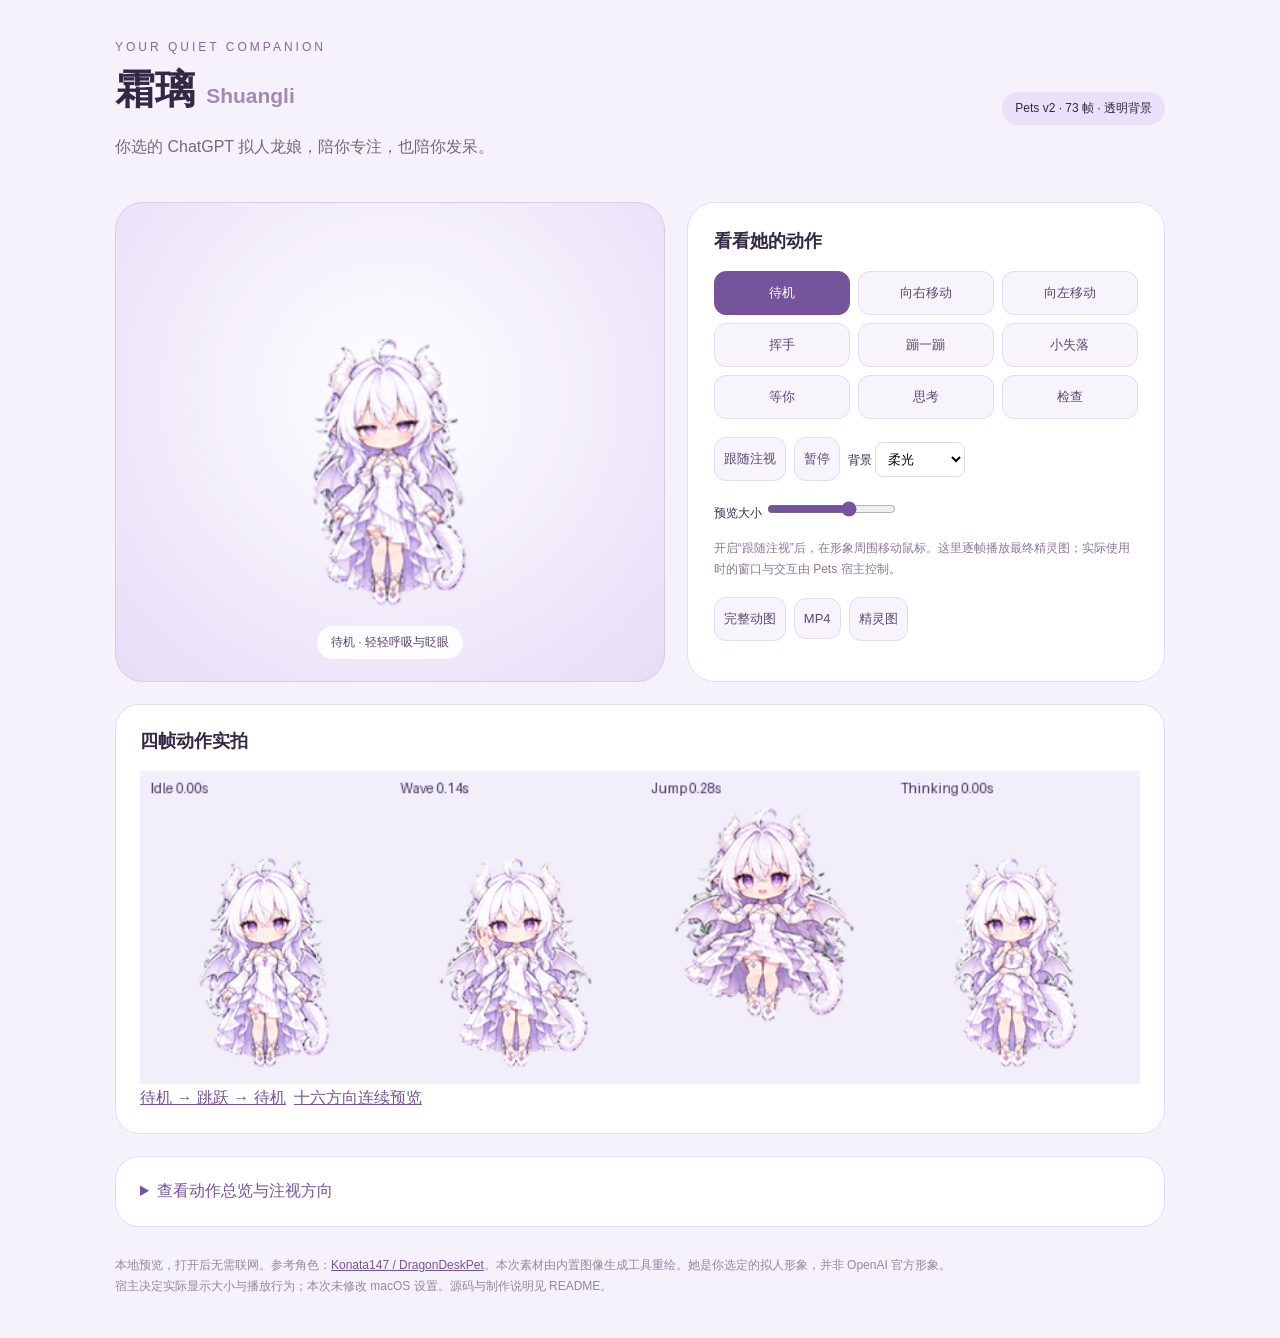
==== index.html @ 173c6781 "Publish Shuangli Work pet and preview validation tools" ====
<!doctype html><html lang="zh-CN"><meta charset="utf-8"><meta name="viewport" content="width=device-width,initial-scale=1"><title>霜璃 · ChatGPT 龙娘桌宠</title>
<link rel="stylesheet" href="styles.css"><main><header><div><div class="eyebrow">YOUR QUIET COMPANION</div><h1>霜璃 <span style="font-size:21px;color:#a18bb4">Shuangli</span></h1><p>你选的 ChatGPT 拟人龙娘，陪你专注，也陪你发呆。</p></div><span class="tag">Pets v2 · 73 帧 · 透明背景</span></header>
<div class="workspace"><div id="stage" class="stage"><div id="pet" class="pet" role="img" aria-label="霜璃动画预览"></div><div id="caption" class="caption">待机 · 轻轻呼吸与眨眼</div></div><div class="controls"><h2>看看她的动作</h2><div class="states" id="states"></div><div class="row"><button id="look">跟随注视</button><button id="pause">暂停</button><label style="font-size:12px">背景 <select id="theme"><option value="">柔光</option><option value="dark">深色</option><option value="checker">透明网格</option></select></label></div><div class="row"><label style="font-size:12px">预览大小 <input id="size" type="range" min="1" max="2" step="0.05" value="1.65"></label></div><p class="hint">开启“跟随注视”后，在形象周围移动鼠标。这里逐帧播放最终精灵图；实际使用时的窗口与交互由 Pets 宿主控制。</p><div class="row links"><a class="button" href="assets/preview.gif">完整动图</a><a class="button" href="assets/preview.mp4">MP4</a><a class="button" href="assets/spritesheet.png" download>精灵图</a></div></div></div>
<div class="section"><h2>四帧动作实拍</h2><img class="proof" src="assets/motion-stills.png" alt="待机、挥手、跳跃顶点和思考的四个最终精灵帧"><div class="links"><a href="assets/idle-jump-idle.gif">待机 → 跳跃 → 待机</a><a href="assets/look-loop.gif">十六方向连续预览</a></div></div>
<details class="section"><summary>查看动作总览与注视方向</summary><img class="sheet" src="assets/contact-sheet.png" alt="全部动画帧总览"><img class="sheet" src="assets/directions.png" alt="十六方向注视检查图"></details>
<footer>本地预览，打开后无需联网。参考角色：<a href="https://github.com/Konata147/DragonDeskPet">Konata147 / DragonDeskPet</a>。本次素材由内置图像生成工具重绘。她是你选定的拟人形象，并非 OpenAI 官方形象。<br>宿主决定实际显示大小与播放行为；本次未修改 macOS 设置。源码与制作说明见 README。</footer></main>
<script src="preview.js"></script></html>
---- styles.css ----
:root{font-family:-apple-system,BlinkMacSystemFont,"PingFang SC",sans-serif;color:#342945;background:#f5f2fc}*{box-sizing:border-box}body{margin:0;padding:40px 24px}main{max-width:1050px;margin:auto}header{display:flex;justify-content:space-between;align-items:center;gap:24px;margin-bottom:26px}.eyebrow{font-size:12px;letter-spacing:3px;color:#8666a8}h1{font-size:40px;margin:8px 0}p{line-height:1.7;color:#76667f}.tag{padding:8px 13px;background:#e9e0fa;border-radius:20px;font-size:12px}.workspace{display:grid;grid-template-columns:1.15fr 1fr;gap:22px}.stage{height:480px;border:1px solid #d8cde9;border-radius:28px;display:flex;align-items:center;justify-content:center;position:relative;overflow:hidden;transition:background .2s;background:radial-gradient(circle at 50% 40%,#fff,#e6dcf7)}.stage.dark{background:radial-gradient(circle at 50% 40%,#423a53,#171420)}.stage.checker{background-color:#fff;background-image:conic-gradient(#ece8f2 25%,transparent 0 50%,#ece8f2 0 75%,transparent 0);background-size:32px 32px}.pet{width:192px;height:208px;background-image:url('assets/spritesheet.png');background-repeat:no-repeat;background-size:1536px 2288px;transform:scale(1.65);transform-origin:center}.caption{position:absolute;bottom:22px;background:#fffD;padding:8px 14px;border-radius:99px;font-size:12px;color:#564564}.controls{background:#fff;border:1px solid #e5dced;border-radius:28px;padding:26px}h2{font-size:18px;margin:0 0 18px}.states{display:grid;grid-template-columns:repeat(3,1fr);gap:8px}button,a.button{font:inherit;font-size:13px;cursor:pointer;border:1px solid #e4dced;border-radius:12px;background:#f7f4fc;color:#5d4872;padding:12px 9px;text-decoration:none;text-align:center}button:hover,button.active{background:#76549b;color:white;border-color:#76549b}.row{display:flex;gap:8px;align-items:center;margin-top:18px;flex-wrap:wrap}.hint{font-size:12px;margin:16px 0 0;color:#8a7897}.section{margin-top:22px;padding:24px;background:#fff;border:1px solid #e5dced;border-radius:24px}.proof{width:100%;height:auto}.links{display:flex;gap:8px;flex-wrap:wrap}footer{font-size:12px;margin-top:28px;color:#96869f;line-height:1.8}details{margin-top:20px}summary{cursor:pointer;color:#76549b}.sheet{max-width:100%;margin-top:16px}a{color:#76549b}select{padding:8px;border:1px solid #ddd;border-radius:8px;background:white}input{accent-color:#76549b}
@media(max-width:750px){body{padding:24px 16px}header{display:block}h1{font-size:32px}.workspace{grid-template-columns:1fr}.stage{height:390px}.tag{display:inline-block;margin-top:8px}}
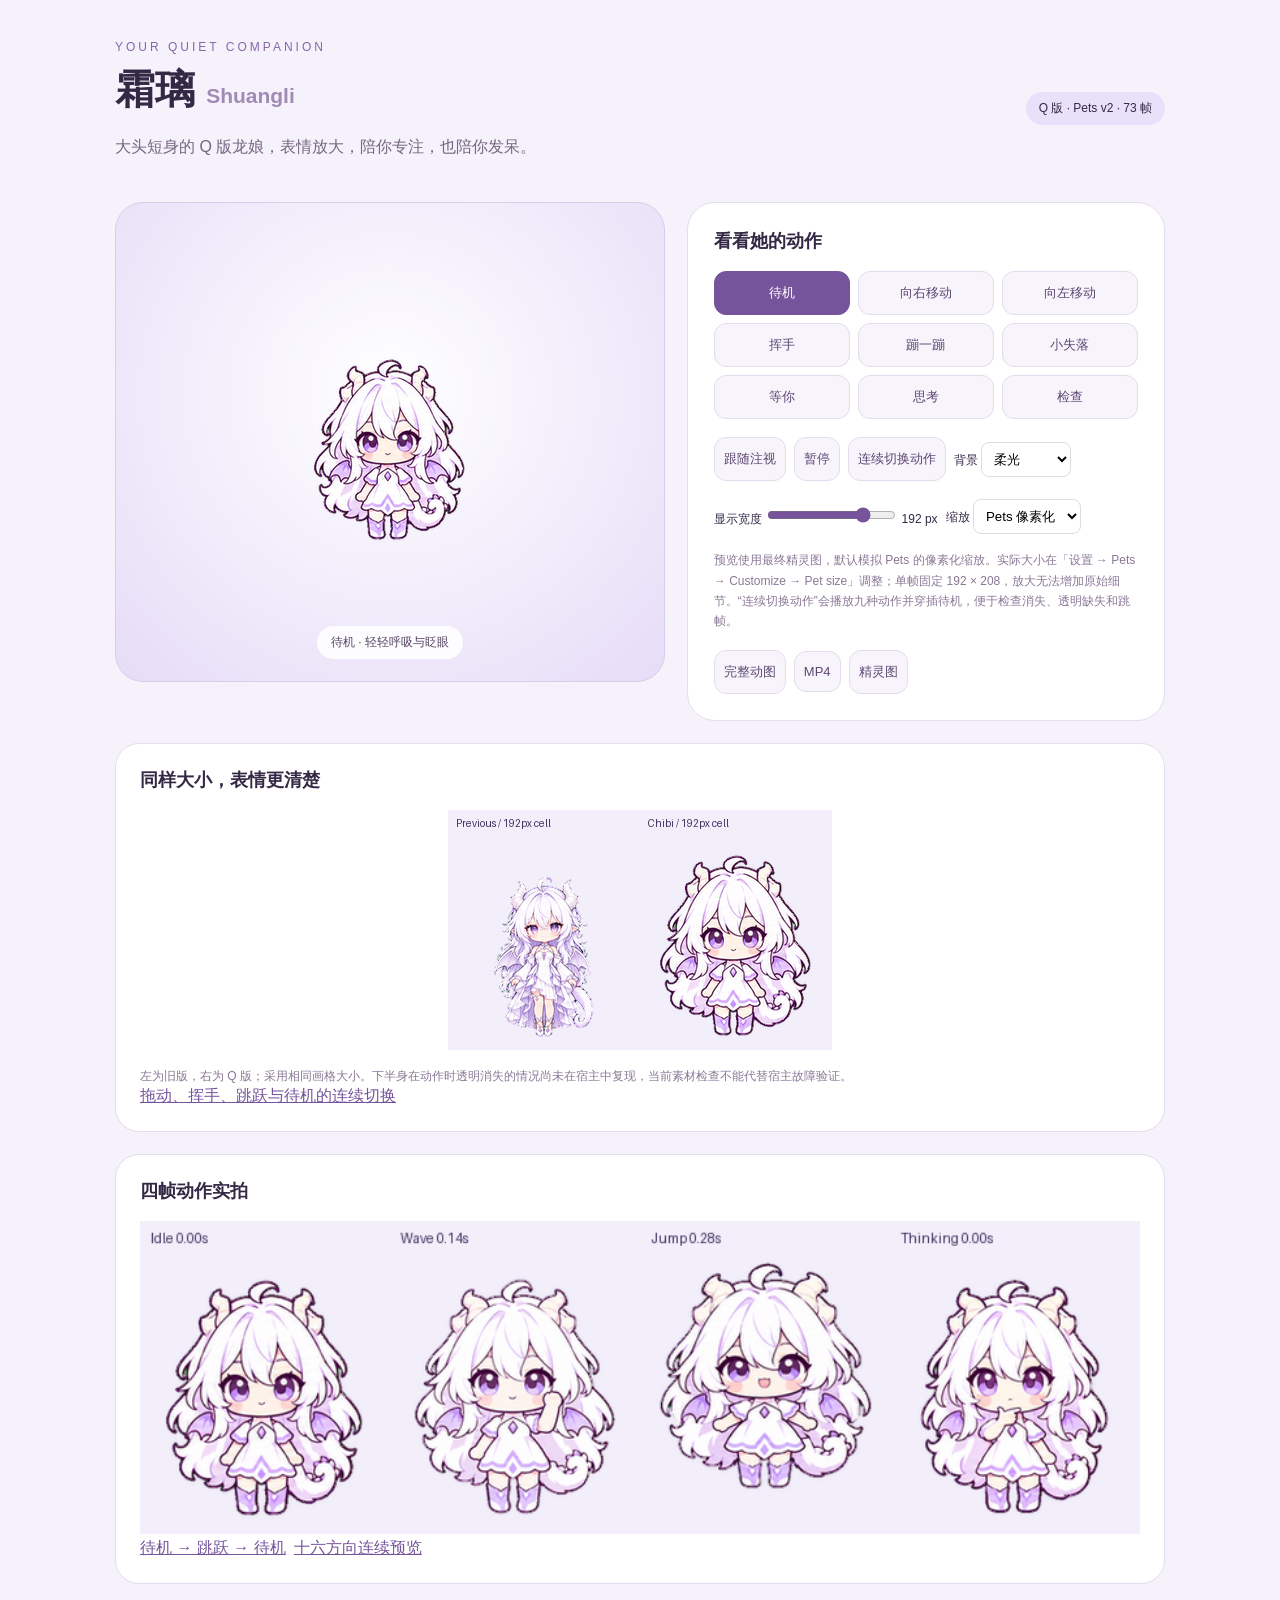
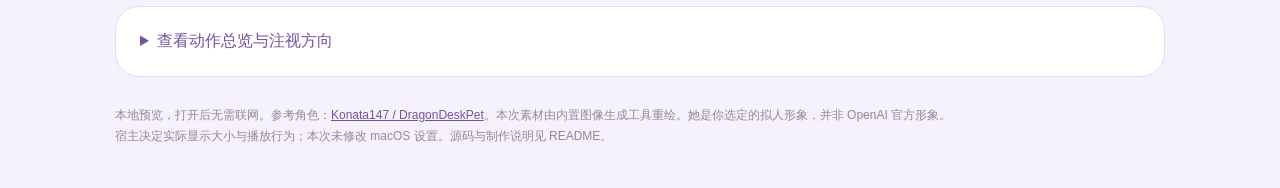
==== commit a2ad4882: "Redraw Shuangli as a readable chibi pet and add motion diagnostics" ====
--- a/index.html
+++ b/index.html
@@ -1,7 +1,7 @@
 <!doctype html><html lang="zh-CN"><meta charset="utf-8"><meta name="viewport" content="width=device-width,initial-scale=1"><title>霜璃 · ChatGPT 龙娘桌宠</title>
-<link rel="stylesheet" href="styles.css"><main><header><div><div class="eyebrow">YOUR QUIET COMPANION</div><h1>霜璃 <span style="font-size:21px;color:#a18bb4">Shuangli</span></h1><p>你选的 ChatGPT 拟人龙娘，陪你专注，也陪你发呆。</p></div><span class="tag">Pets v2 · 73 帧 · 透明背景</span></header>
-<div class="workspace"><div id="stage" class="stage"><div id="pet" class="pet" role="img" aria-label="霜璃动画预览"></div><div id="caption" class="caption">待机 · 轻轻呼吸与眨眼</div></div><div class="controls"><h2>看看她的动作</h2><div class="states" id="states"></div><div class="row"><button id="look">跟随注视</button><button id="pause">暂停</button><label style="font-size:12px">背景 <select id="theme"><option value="">柔光</option><option value="dark">深色</option><option value="checker">透明网格</option></select></label></div><div class="row"><label style="font-size:12px">预览大小 <input id="size" type="range" min="1" max="2" step="0.05" value="1.65"></label></div><p class="hint">开启“跟随注视”后，在形象周围移动鼠标。这里逐帧播放最终精灵图；实际使用时的窗口与交互由 Pets 宿主控制。</p><div class="row links"><a class="button" href="assets/preview.gif">完整动图</a><a class="button" href="assets/preview.mp4">MP4</a><a class="button" href="assets/spritesheet.png" download>精灵图</a></div></div></div>
-<div class="section"><h2>四帧动作实拍</h2><img class="proof" src="assets/motion-stills.png" alt="待机、挥手、跳跃顶点和思考的四个最终精灵帧"><div class="links"><a href="assets/idle-jump-idle.gif">待机 → 跳跃 → 待机</a><a href="assets/look-loop.gif">十六方向连续预览</a></div></div>
+<link rel="stylesheet" href="styles.css"><main><header><div><div class="eyebrow">YOUR QUIET COMPANION</div><h1>霜璃 <span style="font-size:21px;color:#a18bb4">Shuangli</span></h1><p>大头短身的 Q 版龙娘，表情放大，陪你专注，也陪你发呆。</p></div><span class="tag">Q 版 · Pets v2 · 73 帧</span></header>
+<div class="workspace"><div id="stage" class="stage"><div id="pet" class="pet" role="img" aria-label="霜璃动画预览"></div><div id="caption" class="caption">待机 · 轻轻呼吸与眨眼</div></div><div class="controls"><h2>看看她的动作</h2><div class="states" id="states"></div><div class="row"><button id="look">跟随注视</button><button id="pause">暂停</button><button id="cycle">连续切换动作</button><label style="font-size:12px">背景 <select id="theme"><option value="">柔光</option><option value="dark">深色</option><option value="checker">透明网格</option></select></label></div><div class="row"><label style="font-size:12px">显示宽度 <input id="size" type="range" min="80" max="224" step="1" value="192"> <output id="size-value">192 px</output></label><label style="font-size:12px">缩放 <select id="smoothing"><option value="pixelated">Pets 像素化</option><option value="auto">平滑参考</option></select></label></div><p class="hint">预览使用最终精灵图，默认模拟 Pets 的像素化缩放。实际大小在「设置 → Pets → Customize → Pet size」调整；单帧固定 192 × 208，放大无法增加原始细节。“连续切换动作”会播放九种动作并穿插待机，便于检查消失、透明缺失和跳帧。</p><div class="row links"><a class="button" href="assets/preview.gif">完整动图</a><a class="button" href="assets/preview.mp4">MP4</a><a class="button" href="assets/spritesheet.png" download>精灵图</a></div></div></div>
+<div class="section"><h2>同样大小，表情更清楚</h2><img class="comparison" src="assets/comparison.png" alt="同一192像素画格内的旧版与Q版对比"><p class="hint">左为旧版，右为 Q 版；采用相同画格大小。下半身在动作时透明消失的情况尚未在宿主中复现，当前素材检查不能代替宿主故障验证。</p><a href="assets/movement-transitions.gif">拖动、挥手、跳跃与待机的连续切换</a></div><div class="section"><h2>四帧动作实拍</h2><img class="proof" src="assets/motion-stills.png" alt="待机、挥手、跳跃顶点和思考的四个最终精灵帧"><div class="links"><a href="assets/idle-jump-idle.gif">待机 → 跳跃 → 待机</a><a href="assets/look-loop.gif">十六方向连续预览</a></div></div>
 <details class="section"><summary>查看动作总览与注视方向</summary><img class="sheet" src="assets/contact-sheet.png" alt="全部动画帧总览"><img class="sheet" src="assets/directions.png" alt="十六方向注视检查图"></details>
 <footer>本地预览，打开后无需联网。参考角色：<a href="https://github.com/Konata147/DragonDeskPet">Konata147 / DragonDeskPet</a>。本次素材由内置图像生成工具重绘。她是你选定的拟人形象，并非 OpenAI 官方形象。<br>宿主决定实际显示大小与播放行为；本次未修改 macOS 设置。源码与制作说明见 README。</footer></main>
 <script src="preview.js"></script></html>
--- a/styles.css
+++ b/styles.css
@@ -1,2 +1,4 @@
-:root{font-family:-apple-system,BlinkMacSystemFont,"PingFang SC",sans-serif;color:#342945;background:#f5f2fc}*{box-sizing:border-box}body{margin:0;padding:40px 24px}main{max-width:1050px;margin:auto}header{display:flex;justify-content:space-between;align-items:center;gap:24px;margin-bottom:26px}.eyebrow{font-size:12px;letter-spacing:3px;color:#8666a8}h1{font-size:40px;margin:8px 0}p{line-height:1.7;color:#76667f}.tag{padding:8px 13px;background:#e9e0fa;border-radius:20px;font-size:12px}.workspace{display:grid;grid-template-columns:1.15fr 1fr;gap:22px}.stage{height:480px;border:1px solid #d8cde9;border-radius:28px;display:flex;align-items:center;justify-content:center;position:relative;overflow:hidden;transition:background .2s;background:radial-gradient(circle at 50% 40%,#fff,#e6dcf7)}.stage.dark{background:radial-gradient(circle at 50% 40%,#423a53,#171420)}.stage.checker{background-color:#fff;background-image:conic-gradient(#ece8f2 25%,transparent 0 50%,#ece8f2 0 75%,transparent 0);background-size:32px 32px}.pet{width:192px;height:208px;background-image:url('assets/spritesheet.png');background-repeat:no-repeat;background-size:1536px 2288px;transform:scale(1.65);transform-origin:center}.caption{position:absolute;bottom:22px;background:#fffD;padding:8px 14px;border-radius:99px;font-size:12px;color:#564564}.controls{background:#fff;border:1px solid #e5dced;border-radius:28px;padding:26px}h2{font-size:18px;margin:0 0 18px}.states{display:grid;grid-template-columns:repeat(3,1fr);gap:8px}button,a.button{font:inherit;font-size:13px;cursor:pointer;border:1px solid #e4dced;border-radius:12px;background:#f7f4fc;color:#5d4872;padding:12px 9px;text-decoration:none;text-align:center}button:hover,button.active{background:#76549b;color:white;border-color:#76549b}.row{display:flex;gap:8px;align-items:center;margin-top:18px;flex-wrap:wrap}.hint{font-size:12px;margin:16px 0 0;color:#8a7897}.section{margin-top:22px;padding:24px;background:#fff;border:1px solid #e5dced;border-radius:24px}.proof{width:100%;height:auto}.links{display:flex;gap:8px;flex-wrap:wrap}footer{font-size:12px;margin-top:28px;color:#96869f;line-height:1.8}details{margin-top:20px}summary{cursor:pointer;color:#76549b}.sheet{max-width:100%;margin-top:16px}a{color:#76549b}select{padding:8px;border:1px solid #ddd;border-radius:8px;background:white}input{accent-color:#76549b}
+:root{font-family:-apple-system,BlinkMacSystemFont,"PingFang SC",sans-serif;color:#342945;background:#f5f2fc}*{box-sizing:border-box}body{margin:0;padding:40px 24px}main{max-width:1050px;margin:auto}header{display:flex;justify-content:space-between;align-items:center;gap:24px;margin-bottom:26px}.eyebrow{font-size:12px;letter-spacing:3px;color:#8666a8}h1{font-size:40px;margin:8px 0}p{line-height:1.7;color:#76667f}.tag{padding:8px 13px;background:#e9e0fa;border-radius:20px;font-size:12px}.workspace{display:grid;grid-template-columns:1.15fr 1fr;gap:22px}.stage{height:480px;border:1px solid #d8cde9;border-radius:28px;display:flex;align-items:center;justify-content:center;position:relative;overflow:hidden;transition:background .2s;background:radial-gradient(circle at 50% 40%,#fff,#e6dcf7)}.stage.dark{background:radial-gradient(circle at 50% 40%,#423a53,#171420)}.stage.checker{background-color:#fff;background-image:conic-gradient(#ece8f2 25%,transparent 0 50%,#ece8f2 0 75%,transparent 0);background-size:32px 32px}.pet{width:var(--pet-width,192px);height:calc(var(--pet-width,192px) * 208 / 192);background-image:url('assets/spritesheet.png');background-repeat:no-repeat;background-size:800% 1100%;image-rendering:pixelated;flex-shrink:0}.caption{position:absolute;bottom:22px;background:#fffD;padding:8px 14px;border-radius:99px;font-size:12px;color:#564564}.controls{background:#fff;border:1px solid #e5dced;border-radius:28px;padding:26px}h2{font-size:18px;margin:0 0 18px}.states{display:grid;grid-template-columns:repeat(3,1fr);gap:8px}button,a.button{font:inherit;font-size:13px;cursor:pointer;border:1px solid #e4dced;border-radius:12px;background:#f7f4fc;color:#5d4872;padding:12px 9px;text-decoration:none;text-align:center}button:hover,button.active{background:#76549b;color:white;border-color:#76549b}.row{display:flex;gap:8px;align-items:center;margin-top:18px;flex-wrap:wrap}.hint{font-size:12px;margin:16px 0 0;color:#8a7897}.section{margin-top:22px;padding:24px;background:#fff;border:1px solid #e5dced;border-radius:24px}.proof{width:100%;height:auto}.links{display:flex;gap:8px;flex-wrap:wrap}footer{font-size:12px;margin-top:28px;color:#96869f;line-height:1.8}details{margin-top:20px}summary{cursor:pointer;color:#76549b}.sheet{max-width:100%;margin-top:16px}a{color:#76549b}select{padding:8px;border:1px solid #ddd;border-radius:8px;background:white}input{accent-color:#76549b}
 @media(max-width:750px){body{padding:24px 16px}header{display:block}h1{font-size:32px}.workspace{grid-template-columns:1fr}.stage{height:390px}.tag{display:inline-block;margin-top:8px}}
+
+.comparison{display:block;width:384px;max-width:100%;height:auto;margin:0 auto 16px}
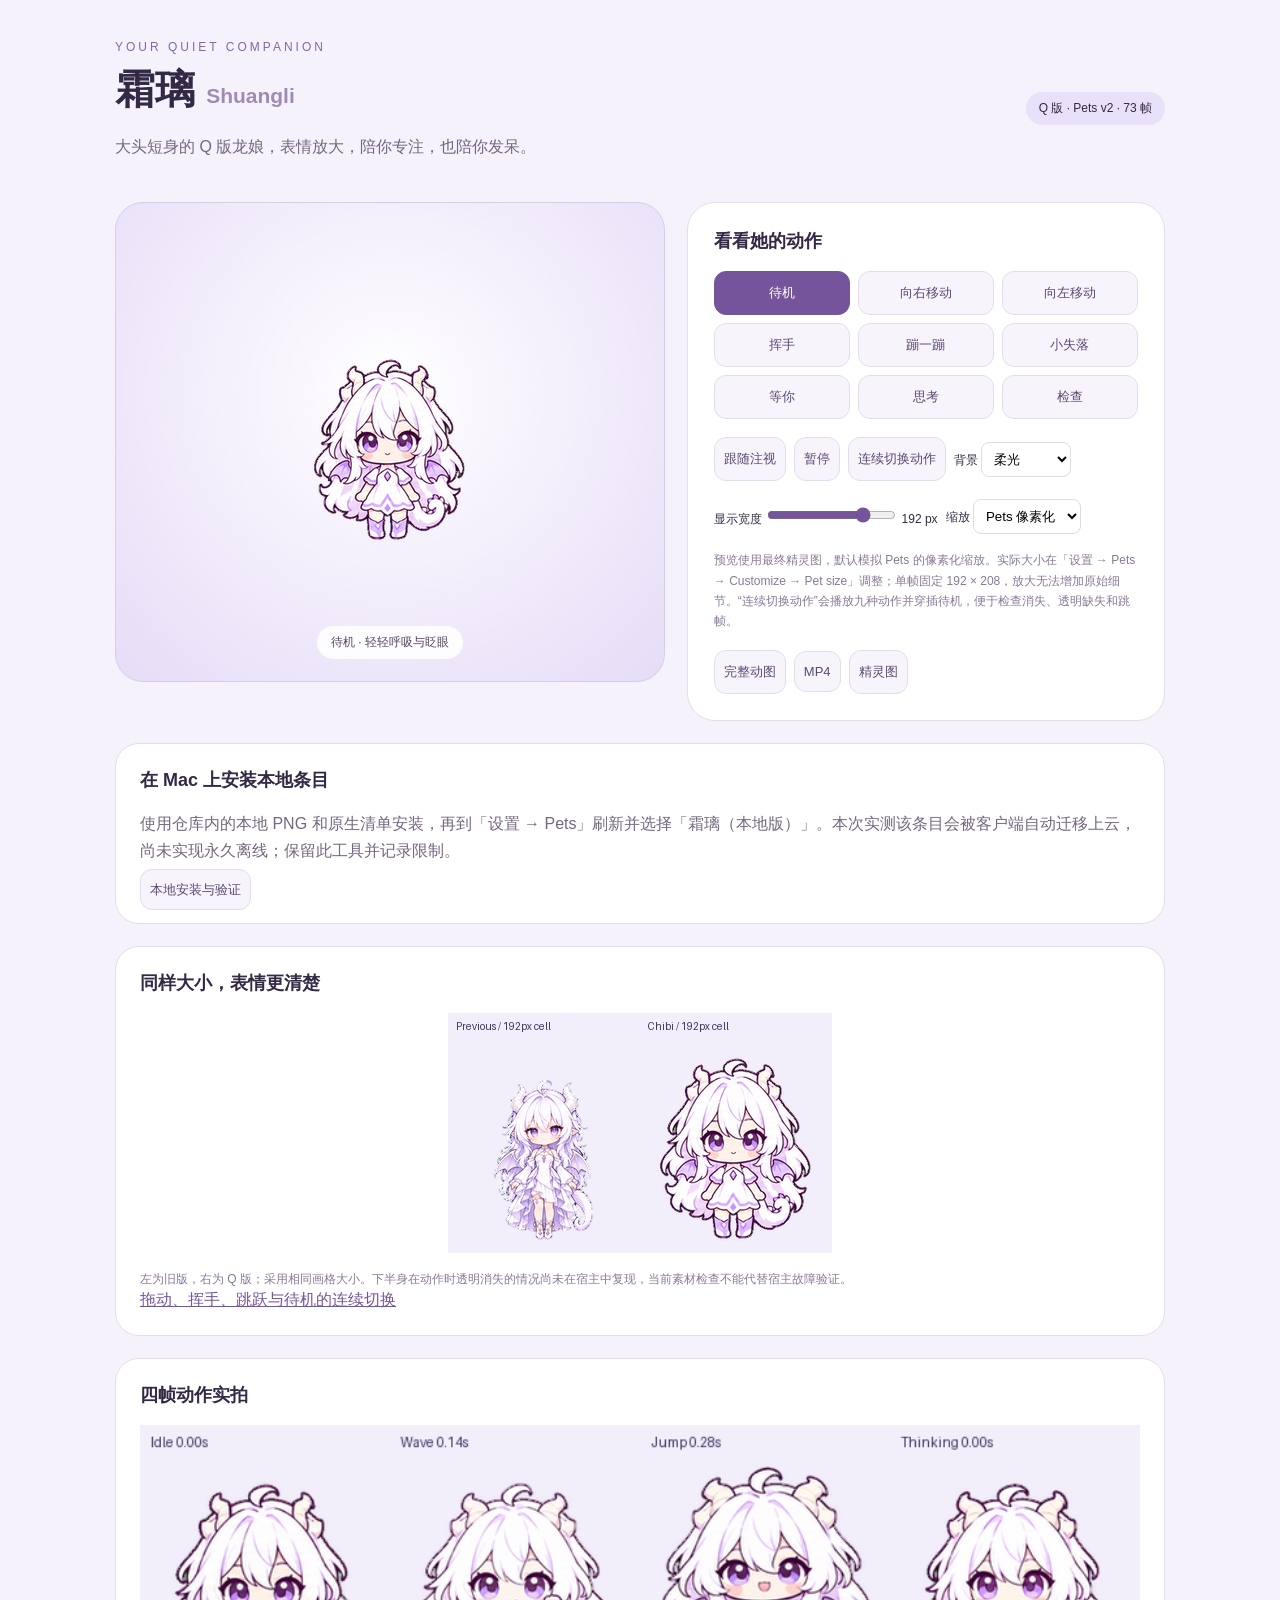
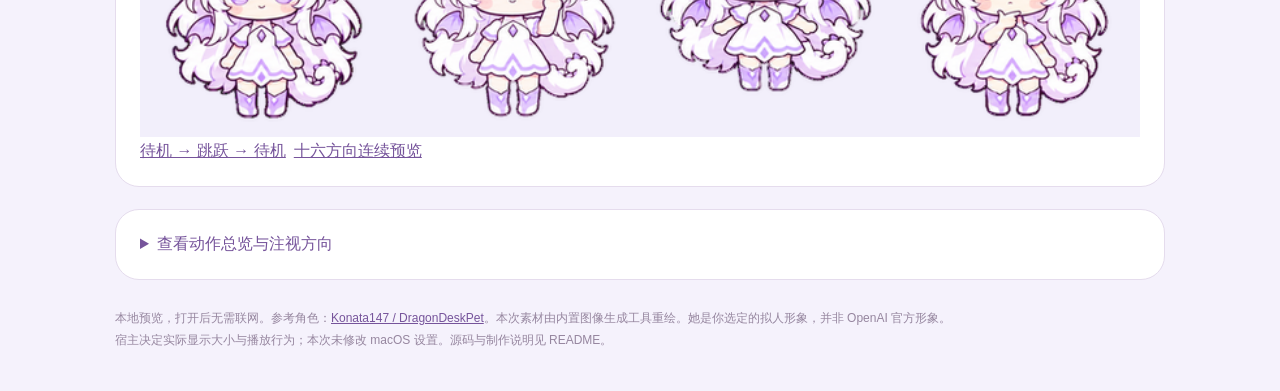
==== commit 192b97d7: "Add local pet file installer and document observed cloud migration limits" ====
--- a/index.html
+++ b/index.html
@@ -1,7 +1,7 @@
 <!doctype html><html lang="zh-CN"><meta charset="utf-8"><meta name="viewport" content="width=device-width,initial-scale=1"><title>霜璃 · ChatGPT 龙娘桌宠</title>
 <link rel="stylesheet" href="styles.css"><main><header><div><div class="eyebrow">YOUR QUIET COMPANION</div><h1>霜璃 <span style="font-size:21px;color:#a18bb4">Shuangli</span></h1><p>大头短身的 Q 版龙娘，表情放大，陪你专注，也陪你发呆。</p></div><span class="tag">Q 版 · Pets v2 · 73 帧</span></header>
 <div class="workspace"><div id="stage" class="stage"><div id="pet" class="pet" role="img" aria-label="霜璃动画预览"></div><div id="caption" class="caption">待机 · 轻轻呼吸与眨眼</div></div><div class="controls"><h2>看看她的动作</h2><div class="states" id="states"></div><div class="row"><button id="look">跟随注视</button><button id="pause">暂停</button><button id="cycle">连续切换动作</button><label style="font-size:12px">背景 <select id="theme"><option value="">柔光</option><option value="dark">深色</option><option value="checker">透明网格</option></select></label></div><div class="row"><label style="font-size:12px">显示宽度 <input id="size" type="range" min="80" max="224" step="1" value="192"> <output id="size-value">192 px</output></label><label style="font-size:12px">缩放 <select id="smoothing"><option value="pixelated">Pets 像素化</option><option value="auto">平滑参考</option></select></label></div><p class="hint">预览使用最终精灵图，默认模拟 Pets 的像素化缩放。实际大小在「设置 → Pets → Customize → Pet size」调整；单帧固定 192 × 208，放大无法增加原始细节。“连续切换动作”会播放九种动作并穿插待机，便于检查消失、透明缺失和跳帧。</p><div class="row links"><a class="button" href="assets/preview.gif">完整动图</a><a class="button" href="assets/preview.mp4">MP4</a><a class="button" href="assets/spritesheet.png" download>精灵图</a></div></div></div>
-<div class="section"><h2>同样大小，表情更清楚</h2><img class="comparison" src="assets/comparison.png" alt="同一192像素画格内的旧版与Q版对比"><p class="hint">左为旧版，右为 Q 版；采用相同画格大小。下半身在动作时透明消失的情况尚未在宿主中复现，当前素材检查不能代替宿主故障验证。</p><a href="assets/movement-transitions.gif">拖动、挥手、跳跃与待机的连续切换</a></div><div class="section"><h2>四帧动作实拍</h2><img class="proof" src="assets/motion-stills.png" alt="待机、挥手、跳跃顶点和思考的四个最终精灵帧"><div class="links"><a href="assets/idle-jump-idle.gif">待机 → 跳跃 → 待机</a><a href="assets/look-loop.gif">十六方向连续预览</a></div></div>
+<div class="section"><h2>在 Mac 上安装本地条目</h2><p>使用仓库内的本地 PNG 和原生清单安装，再到「设置 → Pets」刷新并选择「霜璃（本地版）」。本次实测该条目会被客户端自动迁移上云，尚未实现永久离线；保留此工具并记录限制。</p><a class="button" href="local-install.html">本地安装与验证</a></div><div class="section"><h2>同样大小，表情更清楚</h2><img class="comparison" src="assets/comparison.png" alt="同一192像素画格内的旧版与Q版对比"><p class="hint">左为旧版，右为 Q 版；采用相同画格大小。下半身在动作时透明消失的情况尚未在宿主中复现，当前素材检查不能代替宿主故障验证。</p><a href="assets/movement-transitions.gif">拖动、挥手、跳跃与待机的连续切换</a></div><div class="section"><h2>四帧动作实拍</h2><img class="proof" src="assets/motion-stills.png" alt="待机、挥手、跳跃顶点和思考的四个最终精灵帧"><div class="links"><a href="assets/idle-jump-idle.gif">待机 → 跳跃 → 待机</a><a href="assets/look-loop.gif">十六方向连续预览</a></div></div>
 <details class="section"><summary>查看动作总览与注视方向</summary><img class="sheet" src="assets/contact-sheet.png" alt="全部动画帧总览"><img class="sheet" src="assets/directions.png" alt="十六方向注视检查图"></details>
 <footer>本地预览，打开后无需联网。参考角色：<a href="https://github.com/Konata147/DragonDeskPet">Konata147 / DragonDeskPet</a>。本次素材由内置图像生成工具重绘。她是你选定的拟人形象，并非 OpenAI 官方形象。<br>宿主决定实际显示大小与播放行为；本次未修改 macOS 设置。源码与制作说明见 README。</footer></main>
 <script src="preview.js"></script></html>
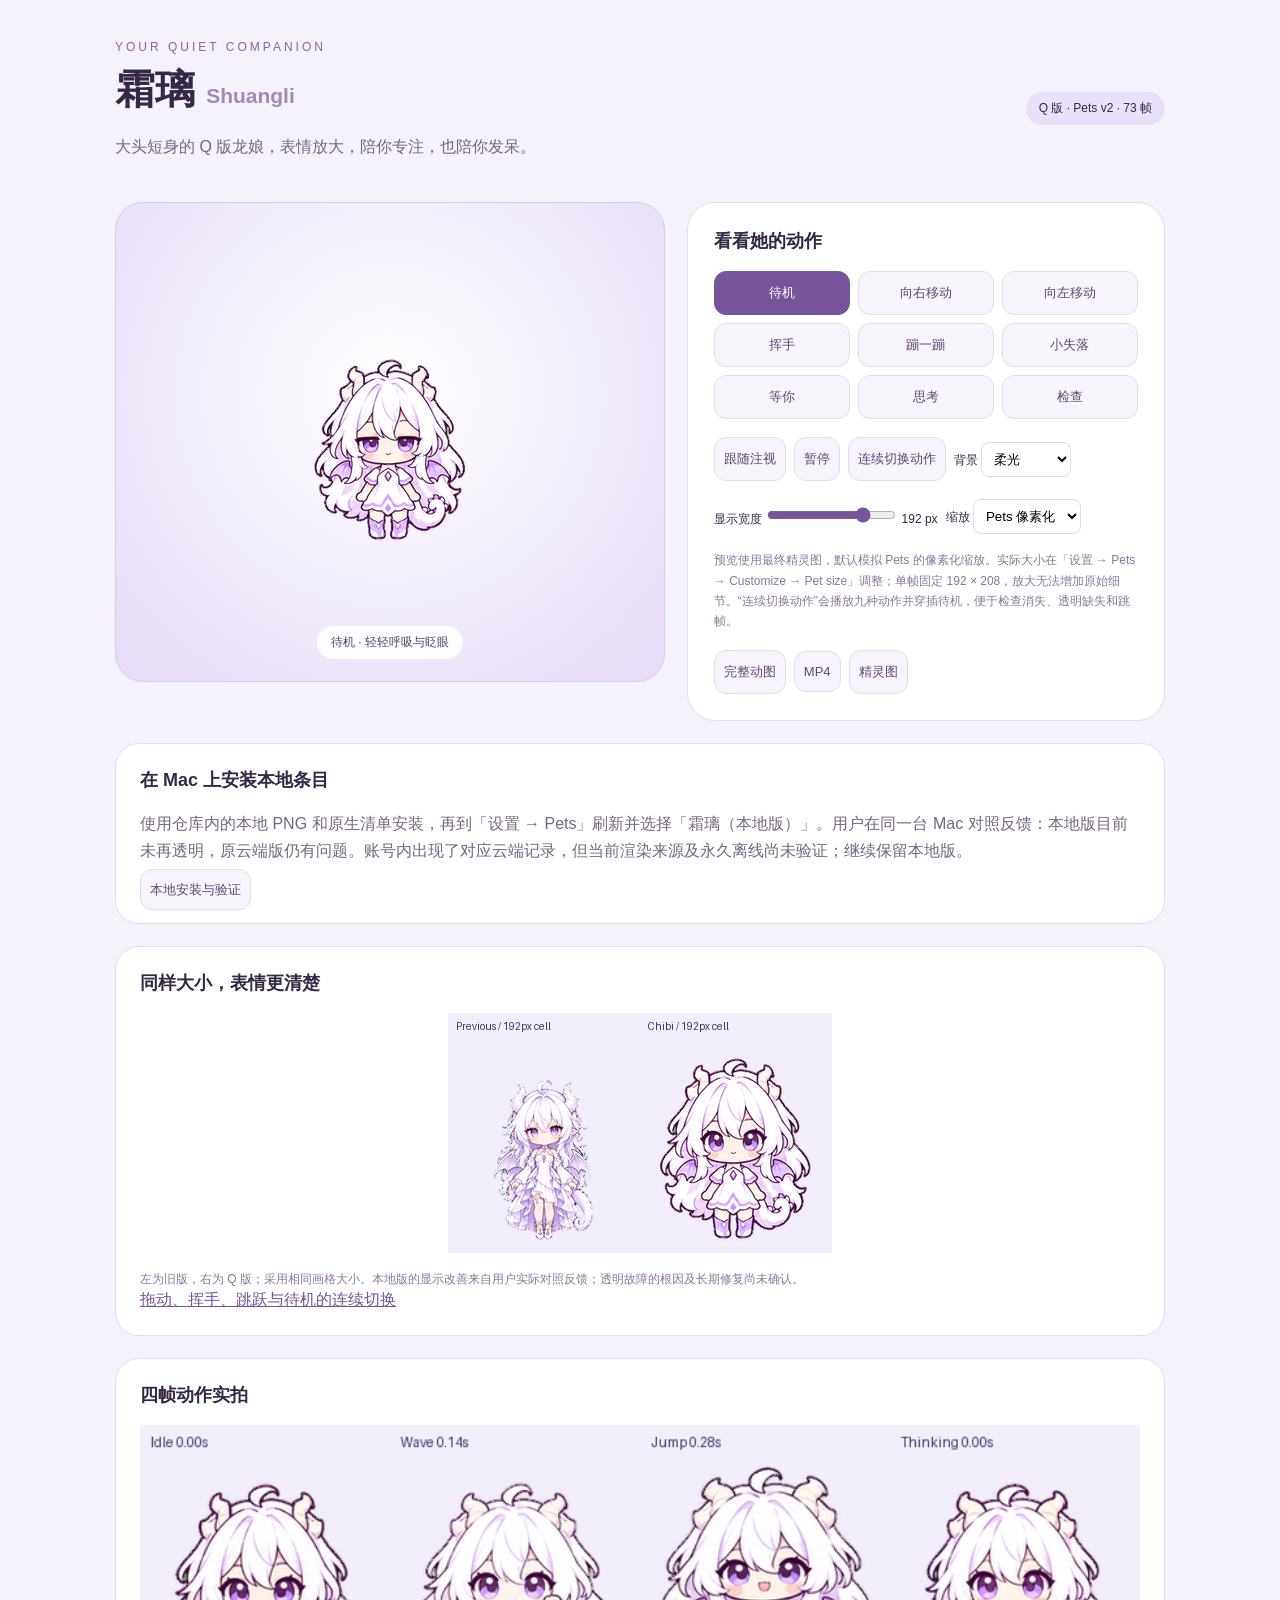
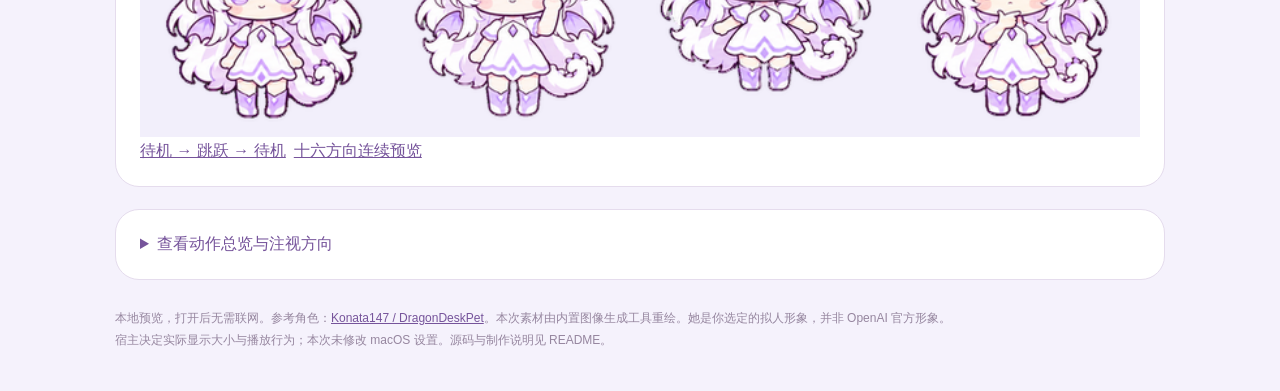
==== commit 3f6864c3: "Record user comparison showing local pet display improvement" ====
--- a/index.html
+++ b/index.html
@@ -1,7 +1,7 @@
 <!doctype html><html lang="zh-CN"><meta charset="utf-8"><meta name="viewport" content="width=device-width,initial-scale=1"><title>霜璃 · ChatGPT 龙娘桌宠</title>
 <link rel="stylesheet" href="styles.css"><main><header><div><div class="eyebrow">YOUR QUIET COMPANION</div><h1>霜璃 <span style="font-size:21px;color:#a18bb4">Shuangli</span></h1><p>大头短身的 Q 版龙娘，表情放大，陪你专注，也陪你发呆。</p></div><span class="tag">Q 版 · Pets v2 · 73 帧</span></header>
 <div class="workspace"><div id="stage" class="stage"><div id="pet" class="pet" role="img" aria-label="霜璃动画预览"></div><div id="caption" class="caption">待机 · 轻轻呼吸与眨眼</div></div><div class="controls"><h2>看看她的动作</h2><div class="states" id="states"></div><div class="row"><button id="look">跟随注视</button><button id="pause">暂停</button><button id="cycle">连续切换动作</button><label style="font-size:12px">背景 <select id="theme"><option value="">柔光</option><option value="dark">深色</option><option value="checker">透明网格</option></select></label></div><div class="row"><label style="font-size:12px">显示宽度 <input id="size" type="range" min="80" max="224" step="1" value="192"> <output id="size-value">192 px</output></label><label style="font-size:12px">缩放 <select id="smoothing"><option value="pixelated">Pets 像素化</option><option value="auto">平滑参考</option></select></label></div><p class="hint">预览使用最终精灵图，默认模拟 Pets 的像素化缩放。实际大小在「设置 → Pets → Customize → Pet size」调整；单帧固定 192 × 208，放大无法增加原始细节。“连续切换动作”会播放九种动作并穿插待机，便于检查消失、透明缺失和跳帧。</p><div class="row links"><a class="button" href="assets/preview.gif">完整动图</a><a class="button" href="assets/preview.mp4">MP4</a><a class="button" href="assets/spritesheet.png" download>精灵图</a></div></div></div>
-<div class="section"><h2>在 Mac 上安装本地条目</h2><p>使用仓库内的本地 PNG 和原生清单安装，再到「设置 → Pets」刷新并选择「霜璃（本地版）」。本次实测该条目会被客户端自动迁移上云，尚未实现永久离线；保留此工具并记录限制。</p><a class="button" href="local-install.html">本地安装与验证</a></div><div class="section"><h2>同样大小，表情更清楚</h2><img class="comparison" src="assets/comparison.png" alt="同一192像素画格内的旧版与Q版对比"><p class="hint">左为旧版，右为 Q 版；采用相同画格大小。下半身在动作时透明消失的情况尚未在宿主中复现，当前素材检查不能代替宿主故障验证。</p><a href="assets/movement-transitions.gif">拖动、挥手、跳跃与待机的连续切换</a></div><div class="section"><h2>四帧动作实拍</h2><img class="proof" src="assets/motion-stills.png" alt="待机、挥手、跳跃顶点和思考的四个最终精灵帧"><div class="links"><a href="assets/idle-jump-idle.gif">待机 → 跳跃 → 待机</a><a href="assets/look-loop.gif">十六方向连续预览</a></div></div>
+<div class="section"><h2>在 Mac 上安装本地条目</h2><p>使用仓库内的本地 PNG 和原生清单安装，再到「设置 → Pets」刷新并选择「霜璃（本地版）」。用户在同一台 Mac 对照反馈：本地版目前未再透明，原云端版仍有问题。账号内出现了对应云端记录，但当前渲染来源及永久离线尚未验证；继续保留本地版。</p><a class="button" href="local-install.html">本地安装与验证</a></div><div class="section"><h2>同样大小，表情更清楚</h2><img class="comparison" src="assets/comparison.png" alt="同一192像素画格内的旧版与Q版对比"><p class="hint">左为旧版，右为 Q 版；采用相同画格大小。本地版的显示改善来自用户实际对照反馈；透明故障的根因及长期修复尚未确认。</p><a href="assets/movement-transitions.gif">拖动、挥手、跳跃与待机的连续切换</a></div><div class="section"><h2>四帧动作实拍</h2><img class="proof" src="assets/motion-stills.png" alt="待机、挥手、跳跃顶点和思考的四个最终精灵帧"><div class="links"><a href="assets/idle-jump-idle.gif">待机 → 跳跃 → 待机</a><a href="assets/look-loop.gif">十六方向连续预览</a></div></div>
 <details class="section"><summary>查看动作总览与注视方向</summary><img class="sheet" src="assets/contact-sheet.png" alt="全部动画帧总览"><img class="sheet" src="assets/directions.png" alt="十六方向注视检查图"></details>
 <footer>本地预览，打开后无需联网。参考角色：<a href="https://github.com/Konata147/DragonDeskPet">Konata147 / DragonDeskPet</a>。本次素材由内置图像生成工具重绘。她是你选定的拟人形象，并非 OpenAI 官方形象。<br>宿主决定实际显示大小与播放行为；本次未修改 macOS 设置。源码与制作说明见 README。</footer></main>
 <script src="preview.js"></script></html>
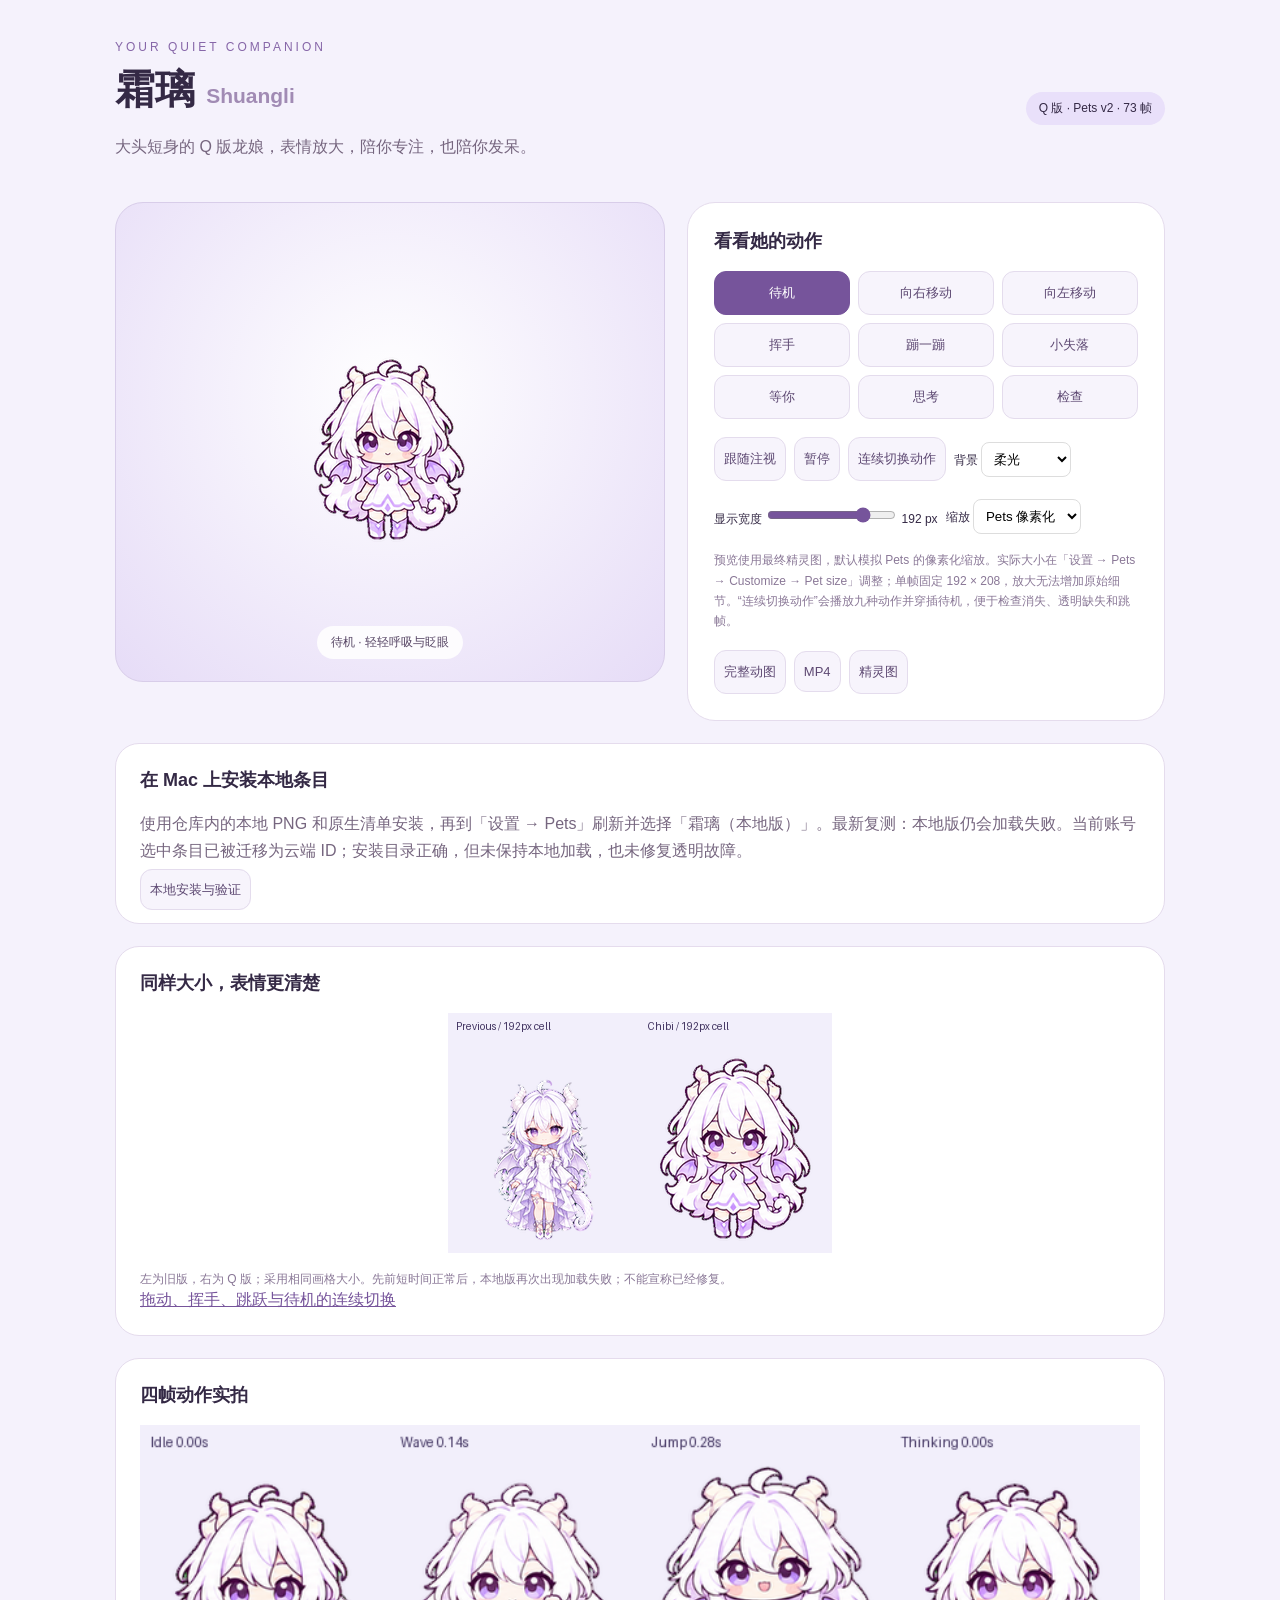
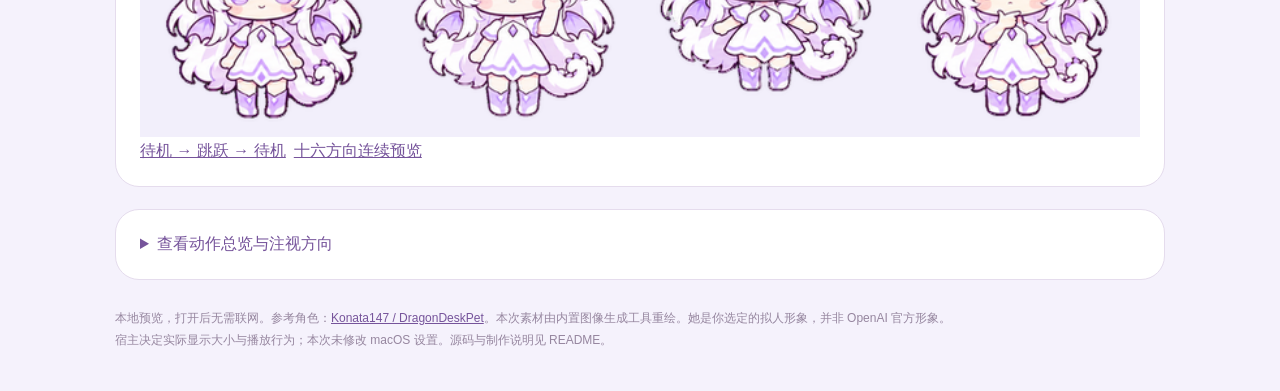
==== commit 9606d5a0: "Correct local pet retest result and compare built-in loading paths" ====
--- a/index.html
+++ b/index.html
@@ -1,7 +1,7 @@
 <!doctype html><html lang="zh-CN"><meta charset="utf-8"><meta name="viewport" content="width=device-width,initial-scale=1"><title>霜璃 · ChatGPT 龙娘桌宠</title>
 <link rel="stylesheet" href="styles.css"><main><header><div><div class="eyebrow">YOUR QUIET COMPANION</div><h1>霜璃 <span style="font-size:21px;color:#a18bb4">Shuangli</span></h1><p>大头短身的 Q 版龙娘，表情放大，陪你专注，也陪你发呆。</p></div><span class="tag">Q 版 · Pets v2 · 73 帧</span></header>
 <div class="workspace"><div id="stage" class="stage"><div id="pet" class="pet" role="img" aria-label="霜璃动画预览"></div><div id="caption" class="caption">待机 · 轻轻呼吸与眨眼</div></div><div class="controls"><h2>看看她的动作</h2><div class="states" id="states"></div><div class="row"><button id="look">跟随注视</button><button id="pause">暂停</button><button id="cycle">连续切换动作</button><label style="font-size:12px">背景 <select id="theme"><option value="">柔光</option><option value="dark">深色</option><option value="checker">透明网格</option></select></label></div><div class="row"><label style="font-size:12px">显示宽度 <input id="size" type="range" min="80" max="224" step="1" value="192"> <output id="size-value">192 px</output></label><label style="font-size:12px">缩放 <select id="smoothing"><option value="pixelated">Pets 像素化</option><option value="auto">平滑参考</option></select></label></div><p class="hint">预览使用最终精灵图，默认模拟 Pets 的像素化缩放。实际大小在「设置 → Pets → Customize → Pet size」调整；单帧固定 192 × 208，放大无法增加原始细节。“连续切换动作”会播放九种动作并穿插待机，便于检查消失、透明缺失和跳帧。</p><div class="row links"><a class="button" href="assets/preview.gif">完整动图</a><a class="button" href="assets/preview.mp4">MP4</a><a class="button" href="assets/spritesheet.png" download>精灵图</a></div></div></div>
-<div class="section"><h2>在 Mac 上安装本地条目</h2><p>使用仓库内的本地 PNG 和原生清单安装，再到「设置 → Pets」刷新并选择「霜璃（本地版）」。用户在同一台 Mac 对照反馈：本地版目前未再透明，原云端版仍有问题。账号内出现了对应云端记录，但当前渲染来源及永久离线尚未验证；继续保留本地版。</p><a class="button" href="local-install.html">本地安装与验证</a></div><div class="section"><h2>同样大小，表情更清楚</h2><img class="comparison" src="assets/comparison.png" alt="同一192像素画格内的旧版与Q版对比"><p class="hint">左为旧版，右为 Q 版；采用相同画格大小。本地版的显示改善来自用户实际对照反馈；透明故障的根因及长期修复尚未确认。</p><a href="assets/movement-transitions.gif">拖动、挥手、跳跃与待机的连续切换</a></div><div class="section"><h2>四帧动作实拍</h2><img class="proof" src="assets/motion-stills.png" alt="待机、挥手、跳跃顶点和思考的四个最终精灵帧"><div class="links"><a href="assets/idle-jump-idle.gif">待机 → 跳跃 → 待机</a><a href="assets/look-loop.gif">十六方向连续预览</a></div></div>
+<div class="section"><h2>在 Mac 上安装本地条目</h2><p>使用仓库内的本地 PNG 和原生清单安装，再到「设置 → Pets」刷新并选择「霜璃（本地版）」。最新复测：本地版仍会加载失败。当前账号选中条目已被迁移为云端 ID；安装目录正确，但未保持本地加载，也未修复透明故障。</p><a class="button" href="local-install.html">本地安装与验证</a></div><div class="section"><h2>同样大小，表情更清楚</h2><img class="comparison" src="assets/comparison.png" alt="同一192像素画格内的旧版与Q版对比"><p class="hint">左为旧版，右为 Q 版；采用相同画格大小。先前短时间正常后，本地版再次出现加载失败；不能宣称已经修复。</p><a href="assets/movement-transitions.gif">拖动、挥手、跳跃与待机的连续切换</a></div><div class="section"><h2>四帧动作实拍</h2><img class="proof" src="assets/motion-stills.png" alt="待机、挥手、跳跃顶点和思考的四个最终精灵帧"><div class="links"><a href="assets/idle-jump-idle.gif">待机 → 跳跃 → 待机</a><a href="assets/look-loop.gif">十六方向连续预览</a></div></div>
 <details class="section"><summary>查看动作总览与注视方向</summary><img class="sheet" src="assets/contact-sheet.png" alt="全部动画帧总览"><img class="sheet" src="assets/directions.png" alt="十六方向注视检查图"></details>
 <footer>本地预览，打开后无需联网。参考角色：<a href="https://github.com/Konata147/DragonDeskPet">Konata147 / DragonDeskPet</a>。本次素材由内置图像生成工具重绘。她是你选定的拟人形象，并非 OpenAI 官方形象。<br>宿主决定实际显示大小与播放行为；本次未修改 macOS 设置。源码与制作说明见 README。</footer></main>
 <script src="preview.js"></script></html>
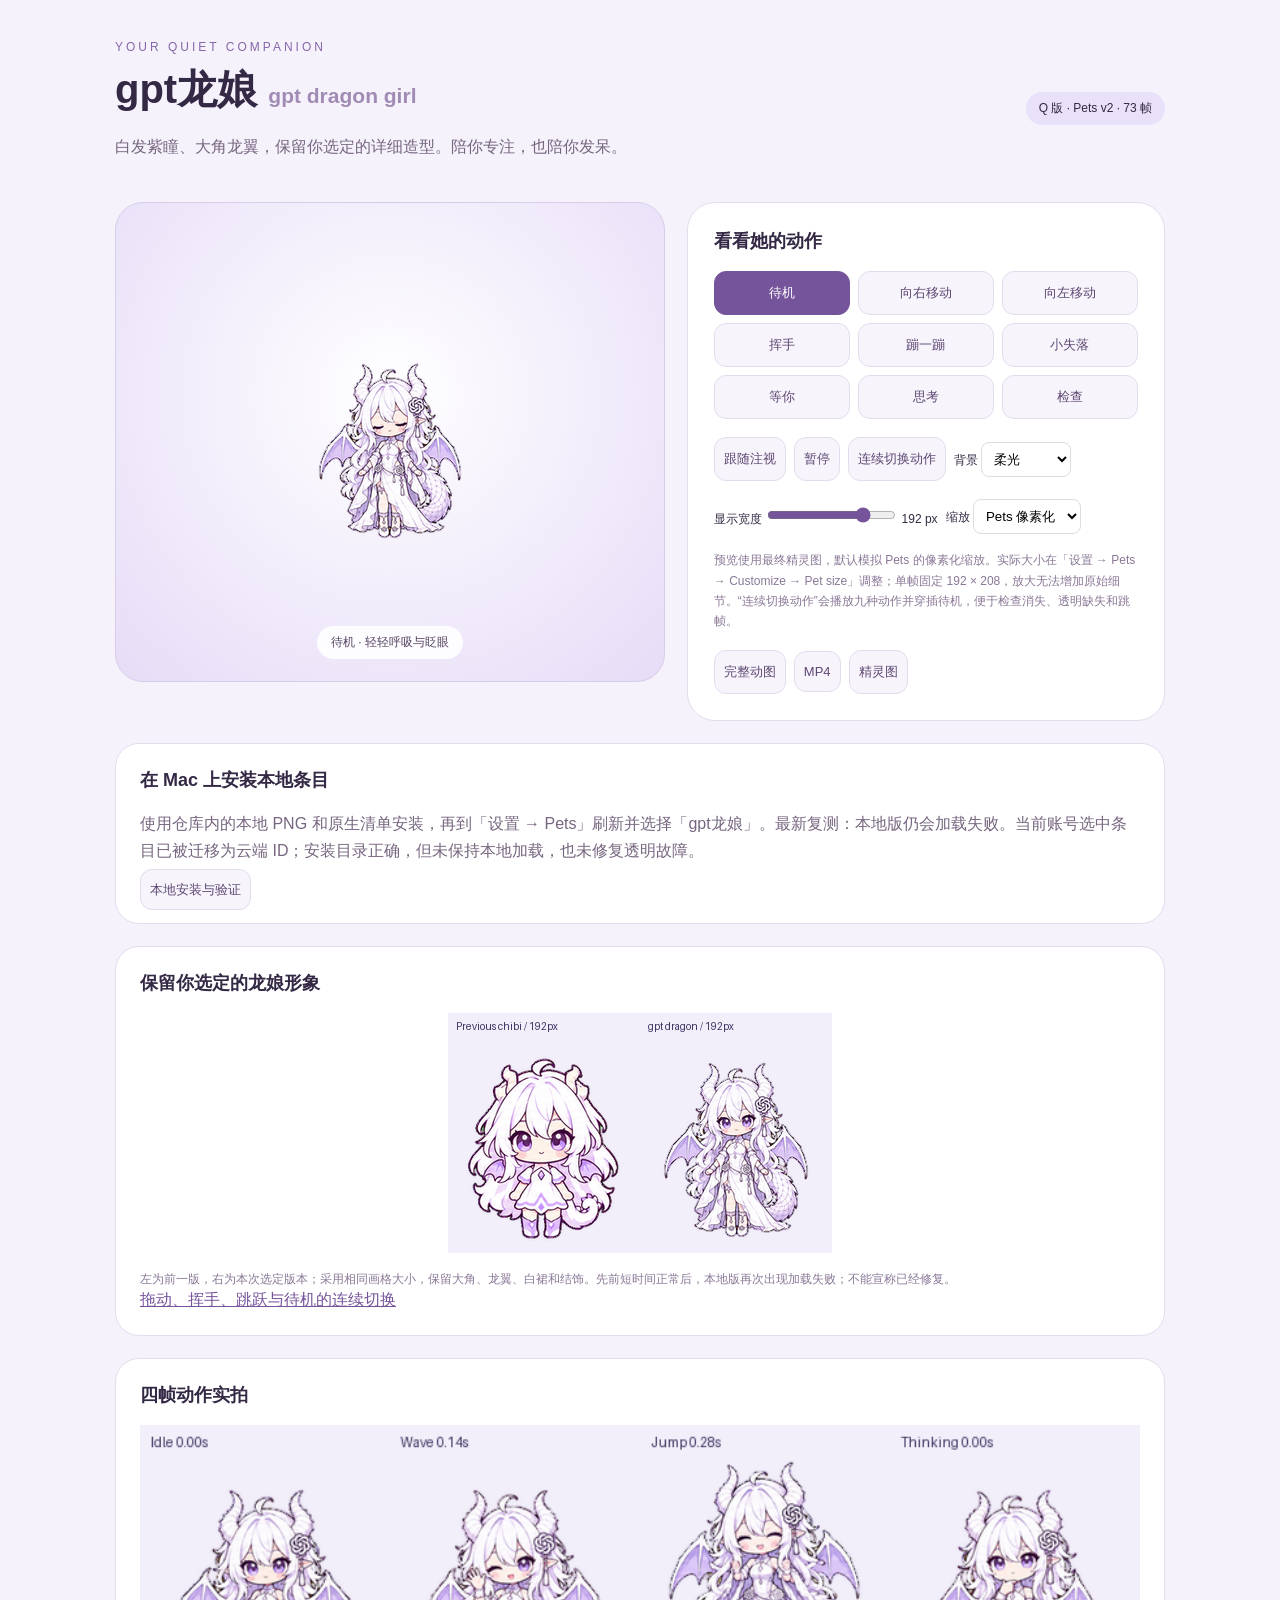
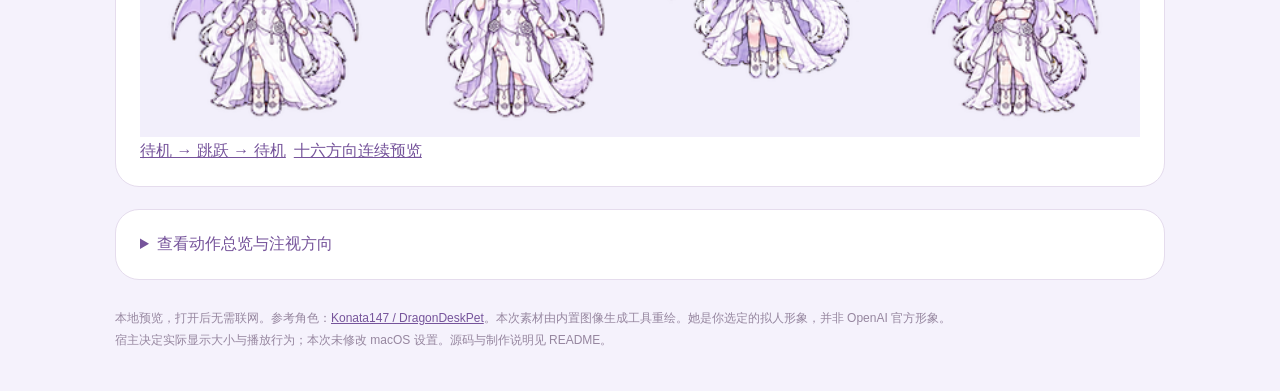
==== commit 96776682: "Replace artwork with user-approved gpt dragon girl and validated 16-direction gaze" ====
--- a/index.html
+++ b/index.html
@@ -1,7 +1,7 @@
-<!doctype html><html lang="zh-CN"><meta charset="utf-8"><meta name="viewport" content="width=device-width,initial-scale=1"><title>霜璃 · ChatGPT 龙娘桌宠</title>
-<link rel="stylesheet" href="styles.css"><main><header><div><div class="eyebrow">YOUR QUIET COMPANION</div><h1>霜璃 <span style="font-size:21px;color:#a18bb4">Shuangli</span></h1><p>大头短身的 Q 版龙娘，表情放大，陪你专注，也陪你发呆。</p></div><span class="tag">Q 版 · Pets v2 · 73 帧</span></header>
-<div class="workspace"><div id="stage" class="stage"><div id="pet" class="pet" role="img" aria-label="霜璃动画预览"></div><div id="caption" class="caption">待机 · 轻轻呼吸与眨眼</div></div><div class="controls"><h2>看看她的动作</h2><div class="states" id="states"></div><div class="row"><button id="look">跟随注视</button><button id="pause">暂停</button><button id="cycle">连续切换动作</button><label style="font-size:12px">背景 <select id="theme"><option value="">柔光</option><option value="dark">深色</option><option value="checker">透明网格</option></select></label></div><div class="row"><label style="font-size:12px">显示宽度 <input id="size" type="range" min="80" max="224" step="1" value="192"> <output id="size-value">192 px</output></label><label style="font-size:12px">缩放 <select id="smoothing"><option value="pixelated">Pets 像素化</option><option value="auto">平滑参考</option></select></label></div><p class="hint">预览使用最终精灵图，默认模拟 Pets 的像素化缩放。实际大小在「设置 → Pets → Customize → Pet size」调整；单帧固定 192 × 208，放大无法增加原始细节。“连续切换动作”会播放九种动作并穿插待机，便于检查消失、透明缺失和跳帧。</p><div class="row links"><a class="button" href="assets/preview.gif">完整动图</a><a class="button" href="assets/preview.mp4">MP4</a><a class="button" href="assets/spritesheet.png" download>精灵图</a></div></div></div>
-<div class="section"><h2>在 Mac 上安装本地条目</h2><p>使用仓库内的本地 PNG 和原生清单安装，再到「设置 → Pets」刷新并选择「霜璃（本地版）」。最新复测：本地版仍会加载失败。当前账号选中条目已被迁移为云端 ID；安装目录正确，但未保持本地加载，也未修复透明故障。</p><a class="button" href="local-install.html">本地安装与验证</a></div><div class="section"><h2>同样大小，表情更清楚</h2><img class="comparison" src="assets/comparison.png" alt="同一192像素画格内的旧版与Q版对比"><p class="hint">左为旧版，右为 Q 版；采用相同画格大小。先前短时间正常后，本地版再次出现加载失败；不能宣称已经修复。</p><a href="assets/movement-transitions.gif">拖动、挥手、跳跃与待机的连续切换</a></div><div class="section"><h2>四帧动作实拍</h2><img class="proof" src="assets/motion-stills.png" alt="待机、挥手、跳跃顶点和思考的四个最终精灵帧"><div class="links"><a href="assets/idle-jump-idle.gif">待机 → 跳跃 → 待机</a><a href="assets/look-loop.gif">十六方向连续预览</a></div></div>
+<!doctype html><html lang="zh-CN"><meta charset="utf-8"><meta name="viewport" content="width=device-width,initial-scale=1"><title>gpt龙娘 · ChatGPT 龙娘桌宠</title>
+<link rel="stylesheet" href="styles.css"><main><header><div><div class="eyebrow">YOUR QUIET COMPANION</div><h1>gpt龙娘 <span style="font-size:21px;color:#a18bb4">gpt dragon girl</span></h1><p>白发紫瞳、大角龙翼，保留你选定的详细造型。陪你专注，也陪你发呆。</p></div><span class="tag">Q 版 · Pets v2 · 73 帧</span></header>
+<div class="workspace"><div id="stage" class="stage"><div id="pet" class="pet" role="img" aria-label="gpt龙娘动画预览"></div><div id="caption" class="caption">待机 · 轻轻呼吸与眨眼</div></div><div class="controls"><h2>看看她的动作</h2><div class="states" id="states"></div><div class="row"><button id="look">跟随注视</button><button id="pause">暂停</button><button id="cycle">连续切换动作</button><label style="font-size:12px">背景 <select id="theme"><option value="">柔光</option><option value="dark">深色</option><option value="checker">透明网格</option></select></label></div><div class="row"><label style="font-size:12px">显示宽度 <input id="size" type="range" min="80" max="224" step="1" value="192"> <output id="size-value">192 px</output></label><label style="font-size:12px">缩放 <select id="smoothing"><option value="pixelated">Pets 像素化</option><option value="auto">平滑参考</option></select></label></div><p class="hint">预览使用最终精灵图，默认模拟 Pets 的像素化缩放。实际大小在「设置 → Pets → Customize → Pet size」调整；单帧固定 192 × 208，放大无法增加原始细节。“连续切换动作”会播放九种动作并穿插待机，便于检查消失、透明缺失和跳帧。</p><div class="row links"><a class="button" href="assets/preview.gif">完整动图</a><a class="button" href="assets/preview.mp4">MP4</a><a class="button" href="assets/spritesheet.png" download>精灵图</a></div></div></div>
+<div class="section"><h2>在 Mac 上安装本地条目</h2><p>使用仓库内的本地 PNG 和原生清单安装，再到「设置 → Pets」刷新并选择「gpt龙娘」。最新复测：本地版仍会加载失败。当前账号选中条目已被迁移为云端 ID；安装目录正确，但未保持本地加载，也未修复透明故障。</p><a class="button" href="local-install.html">本地安装与验证</a></div><div class="section"><h2>保留你选定的龙娘形象</h2><img class="comparison" src="assets/comparison.png" alt="同一192像素画格内的旧版与Q版对比"><p class="hint">左为前一版，右为本次选定版本；采用相同画格大小，保留大角、龙翼、白裙和结饰。先前短时间正常后，本地版再次出现加载失败；不能宣称已经修复。</p><a href="assets/movement-transitions.gif">拖动、挥手、跳跃与待机的连续切换</a></div><div class="section"><h2>四帧动作实拍</h2><img class="proof" src="assets/motion-stills.png" alt="待机、挥手、跳跃顶点和思考的四个最终精灵帧"><div class="links"><a href="assets/idle-jump-idle.gif">待机 → 跳跃 → 待机</a><a href="assets/look-loop.gif">十六方向连续预览</a></div></div>
 <details class="section"><summary>查看动作总览与注视方向</summary><img class="sheet" src="assets/contact-sheet.png" alt="全部动画帧总览"><img class="sheet" src="assets/directions.png" alt="十六方向注视检查图"></details>
 <footer>本地预览，打开后无需联网。参考角色：<a href="https://github.com/Konata147/DragonDeskPet">Konata147 / DragonDeskPet</a>。本次素材由内置图像生成工具重绘。她是你选定的拟人形象，并非 OpenAI 官方形象。<br>宿主决定实际显示大小与播放行为；本次未修改 macOS 设置。源码与制作说明见 README。</footer></main>
 <script src="preview.js"></script></html>
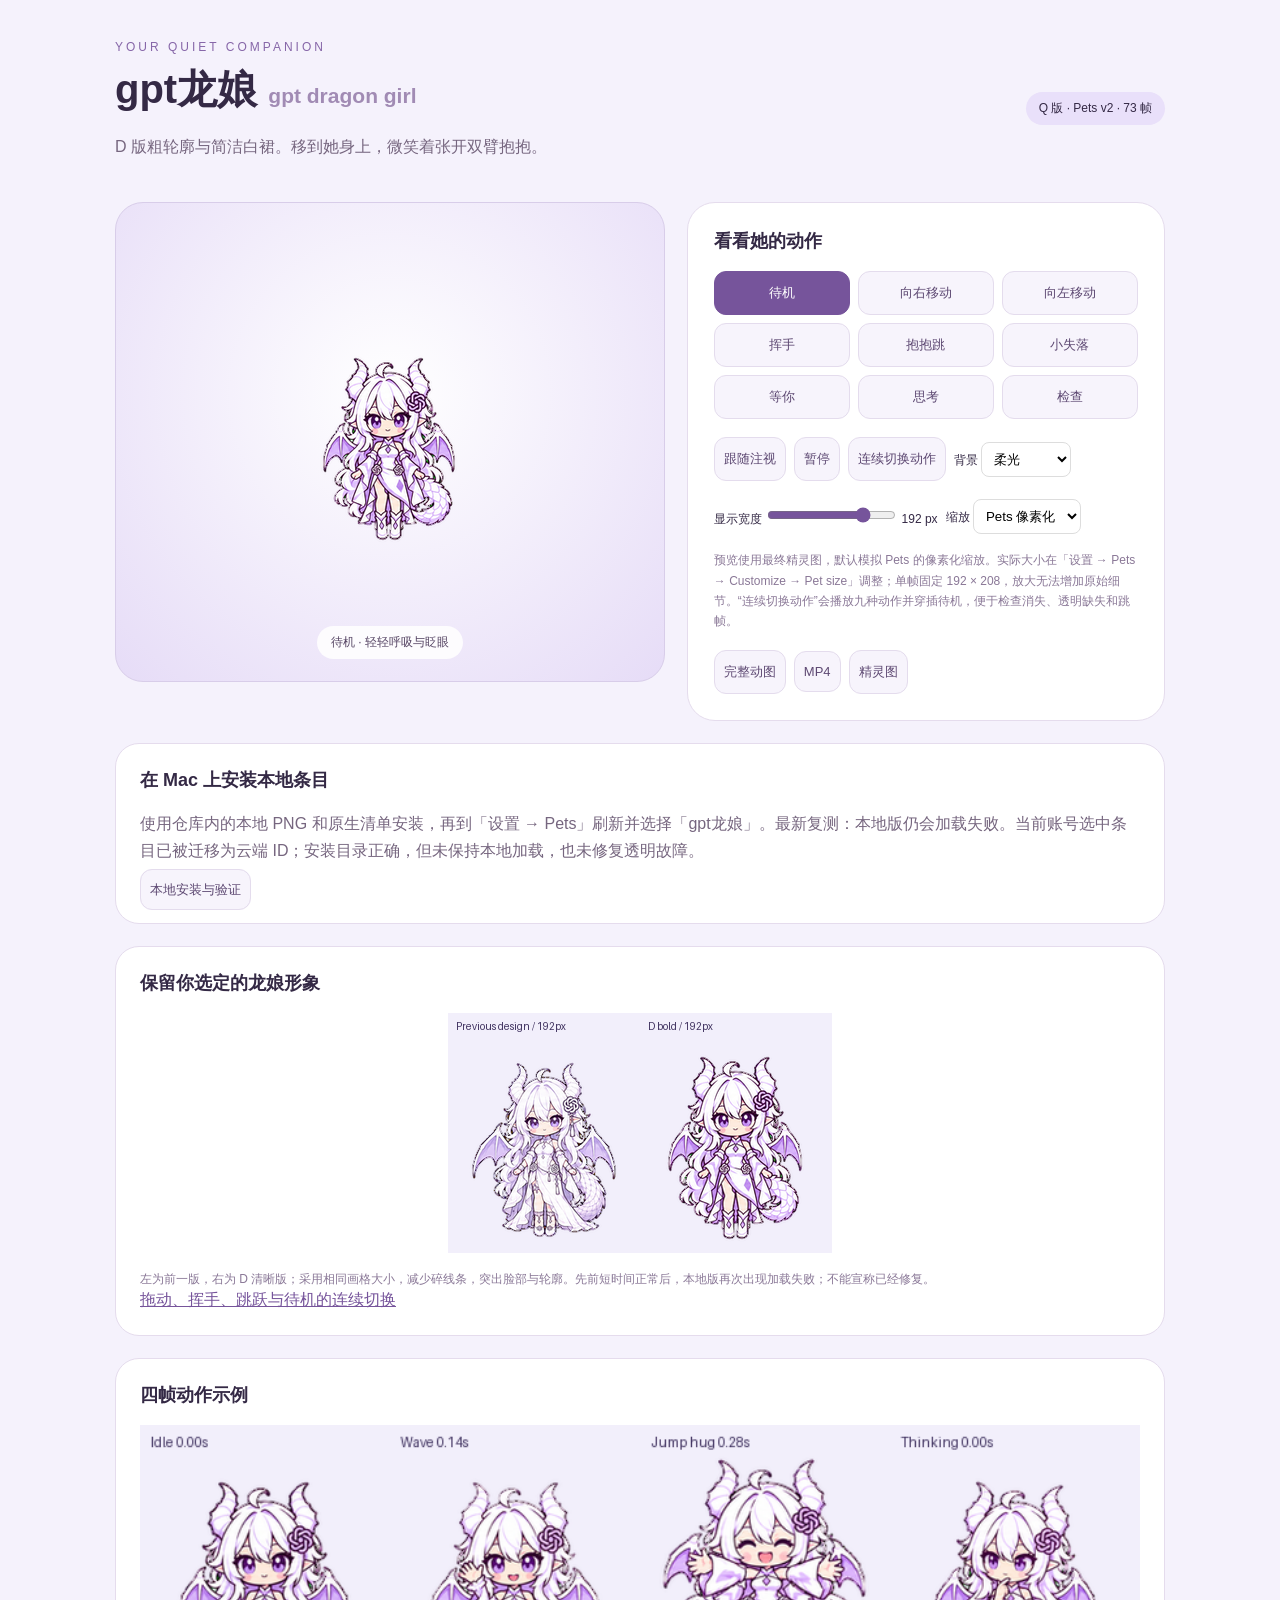
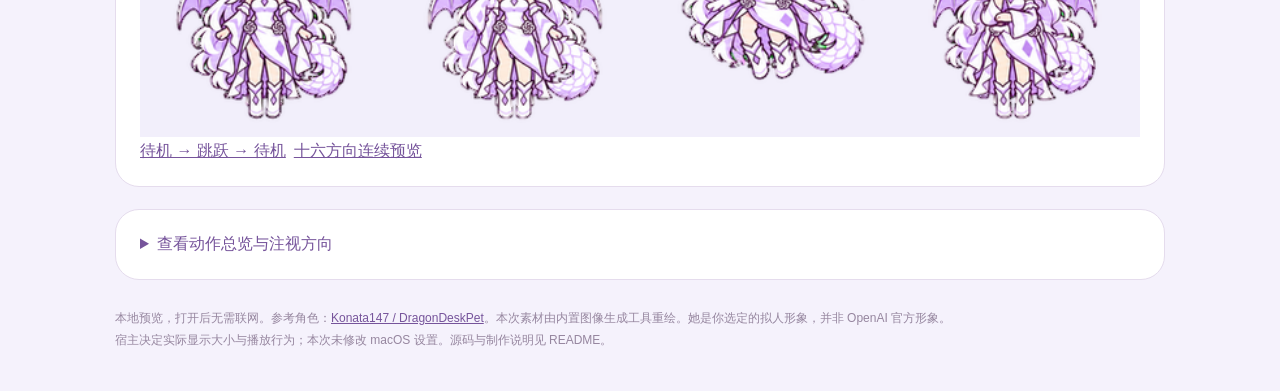
==== commit b479712c: "Adopt D chibi artwork with smiling jump hug and one-shot hover preview" ====
--- a/index.html
+++ b/index.html
@@ -1,7 +1,7 @@
-<!doctype html><html lang="zh-CN"><meta charset="utf-8"><meta name="viewport" content="width=device-width,initial-scale=1"><title>gpt龙娘 · ChatGPT 龙娘桌宠</title>
-<link rel="stylesheet" href="styles.css"><main><header><div><div class="eyebrow">YOUR QUIET COMPANION</div><h1>gpt龙娘 <span style="font-size:21px;color:#a18bb4">gpt dragon girl</span></h1><p>白发紫瞳、大角龙翼，保留你选定的详细造型。陪你专注，也陪你发呆。</p></div><span class="tag">Q 版 · Pets v2 · 73 帧</span></header>
+<!doctype html><html lang="zh-CN"><meta charset="utf-8"><meta name="viewport" content="width=device-width,initial-scale=1"><title>gpt龙娘 · D 清晰版与微笑抱抱</title>
+<link rel="stylesheet" href="styles.css"><main><header><div><div class="eyebrow">YOUR QUIET COMPANION</div><h1>gpt龙娘 <span style="font-size:21px;color:#a18bb4">gpt dragon girl</span></h1><p>D 版粗轮廓与简洁白裙。移到她身上，微笑着张开双臂抱抱。</p></div><span class="tag">Q 版 · Pets v2 · 73 帧</span></header>
 <div class="workspace"><div id="stage" class="stage"><div id="pet" class="pet" role="img" aria-label="gpt龙娘动画预览"></div><div id="caption" class="caption">待机 · 轻轻呼吸与眨眼</div></div><div class="controls"><h2>看看她的动作</h2><div class="states" id="states"></div><div class="row"><button id="look">跟随注视</button><button id="pause">暂停</button><button id="cycle">连续切换动作</button><label style="font-size:12px">背景 <select id="theme"><option value="">柔光</option><option value="dark">深色</option><option value="checker">透明网格</option></select></label></div><div class="row"><label style="font-size:12px">显示宽度 <input id="size" type="range" min="80" max="224" step="1" value="192"> <output id="size-value">192 px</output></label><label style="font-size:12px">缩放 <select id="smoothing"><option value="pixelated">Pets 像素化</option><option value="auto">平滑参考</option></select></label></div><p class="hint">预览使用最终精灵图，默认模拟 Pets 的像素化缩放。实际大小在「设置 → Pets → Customize → Pet size」调整；单帧固定 192 × 208，放大无法增加原始细节。“连续切换动作”会播放九种动作并穿插待机，便于检查消失、透明缺失和跳帧。</p><div class="row links"><a class="button" href="assets/preview.gif">完整动图</a><a class="button" href="assets/preview.mp4">MP4</a><a class="button" href="assets/spritesheet.png" download>精灵图</a></div></div></div>
-<div class="section"><h2>在 Mac 上安装本地条目</h2><p>使用仓库内的本地 PNG 和原生清单安装，再到「设置 → Pets」刷新并选择「gpt龙娘」。最新复测：本地版仍会加载失败。当前账号选中条目已被迁移为云端 ID；安装目录正确，但未保持本地加载，也未修复透明故障。</p><a class="button" href="local-install.html">本地安装与验证</a></div><div class="section"><h2>保留你选定的龙娘形象</h2><img class="comparison" src="assets/comparison.png" alt="同一192像素画格内的旧版与Q版对比"><p class="hint">左为前一版，右为本次选定版本；采用相同画格大小，保留大角、龙翼、白裙和结饰。先前短时间正常后，本地版再次出现加载失败；不能宣称已经修复。</p><a href="assets/movement-transitions.gif">拖动、挥手、跳跃与待机的连续切换</a></div><div class="section"><h2>四帧动作实拍</h2><img class="proof" src="assets/motion-stills.png" alt="待机、挥手、跳跃顶点和思考的四个最终精灵帧"><div class="links"><a href="assets/idle-jump-idle.gif">待机 → 跳跃 → 待机</a><a href="assets/look-loop.gif">十六方向连续预览</a></div></div>
+<div class="section"><h2>在 Mac 上安装本地条目</h2><p>使用仓库内的本地 PNG 和原生清单安装，再到「设置 → Pets」刷新并选择「gpt龙娘」。最新复测：本地版仍会加载失败。当前账号选中条目已被迁移为云端 ID；安装目录正确，但未保持本地加载，也未修复透明故障。</p><a class="button" href="local-install.html">本地安装与验证</a></div><div class="section"><h2>保留你选定的龙娘形象</h2><img class="comparison" src="assets/comparison.png" alt="同一192像素画格内的旧版与Q版对比"><p class="hint">左为前一版，右为 D 清晰版；采用相同画格大小，减少碎线条，突出脸部与轮廓。先前短时间正常后，本地版再次出现加载失败；不能宣称已经修复。</p><a href="assets/movement-transitions.gif">拖动、挥手、跳跃与待机的连续切换</a></div><div class="section"><h2>四帧动作示例</h2><img class="proof" src="assets/motion-stills.png" alt="待机、挥手、跳跃顶点和思考的四个最终精灵帧"><div class="links"><a href="assets/idle-jump-idle.gif">待机 → 跳跃 → 待机</a><a href="assets/look-loop.gif">十六方向连续预览</a></div></div>
 <details class="section"><summary>查看动作总览与注视方向</summary><img class="sheet" src="assets/contact-sheet.png" alt="全部动画帧总览"><img class="sheet" src="assets/directions.png" alt="十六方向注视检查图"></details>
 <footer>本地预览，打开后无需联网。参考角色：<a href="https://github.com/Konata147/DragonDeskPet">Konata147 / DragonDeskPet</a>。本次素材由内置图像生成工具重绘。她是你选定的拟人形象，并非 OpenAI 官方形象。<br>宿主决定实际显示大小与播放行为；本次未修改 macOS 设置。源码与制作说明见 README。</footer></main>
 <script src="preview.js"></script></html>
